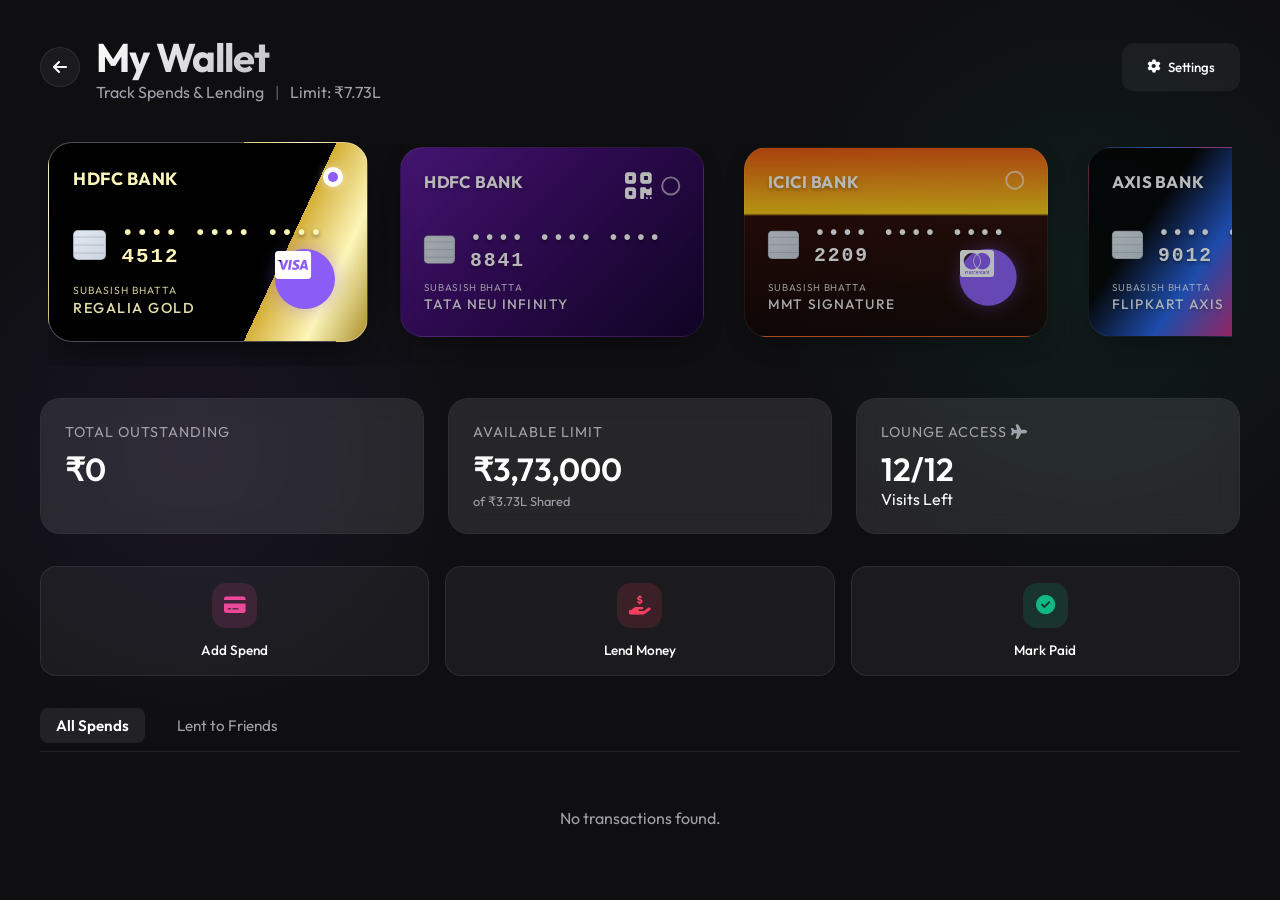
==== credit-cards.html @ f6e6727c "Initial commit" ====
<!DOCTYPE html>
<html lang="en">

<head>
    <meta charset="UTF-8">
    <meta name="viewport" content="width=device-width, initial-scale=1.0">
    <title>Credit Cards - Budget Planner</title>
    <link rel="stylesheet" href="style.css">
    <link rel="stylesheet" href="https://cdnjs.cloudflare.com/ajax/libs/font-awesome/6.4.0/css/all.min.css">
</head>

<body>
    <div class="container">
        <!-- Header -->
        <header class="app-header">
            <div class="header-title-group">
                <a href="index.html" class="btn-icon"><i class="fas fa-arrow-left"></i></a>
                <div>
                    <h1>My Wallet</h1>
                    <p class="subtitle">Track Spends & Lending</p>
                </div>
            </div>
            <div class="header-controls">
                <button class="btn-text" onclick="openSettings()"><i class="fas fa-cog"></i> Settings</button>
                <button class="btn-text" id="add-card-btn" style="display: none;"><i class="fas fa-plus"></i> Add
                    Card</button>
            </div>
        </header>

        <!-- Wallet Carousel -->
        <div class="wallet-section">
            <div class="cards-carousel" id="cards-carousel">
                <!-- Cards injected via JS -->
            </div>
        </div>

        <!-- Active Card Dashboard -->
        <div class="card-dashboard" id="card-dashboard" style="display: none;">

            <!-- Key Stats -->
            <div class="dashboard-grid"
                style="grid-template-columns: repeat(auto-fit, minmax(140px, 1fr)); margin-bottom: 2rem;">
                <div class="stat-card">
                    <div class="stat-label">Total Outstanding</div>
                    <div class="stat-value" id="card-outstanding">₹0.00</div>
                </div>
                <div class="stat-card">
                    <div class="stat-label">Available Limit</div>
                    <div class="stat-value" id="card-limit">₹-</div>
                </div>
                <div class="stat-card" id="lounge-card" style="display: none;">
                    <div class="stat-label">Lounge Access <i class="fas fa-plane"></i></div>
                    <div class="stat-value" id="lounge-count">0/8</div>
                    <div class="stat-sub">Visits Left</div>
                </div>
            </div>

            <!-- Actions -->
            <div class="quick-actions">
                <button class="action-btn" onclick="openTransactionModal('spend')">
                    <div class="icon-box spend"><i class="fas fa-credit-card"></i></div>
                    <span>Add Spend</span>
                </button>
                <button class="action-btn" onclick="openTransactionModal('lend')">
                    <div class="icon-box lend"><i class="fas fa-hand-holding-usd"></i></div>
                    <span>Lend Money</span>
                </button>
                <button class="action-btn" onclick="markBillPaid()">
                    <div class="icon-box pay"><i class="fas fa-check-circle"></i></div>
                    <span>Mark Paid</span>
                </button>
            </div>

            <!-- Filter Tabs -->
            <div class="tabs-container">
                <div class="tab active" data-tab="all">All Spends</div>
                <div class="tab" data-tab="lent">Lent to Friends</div>
            </div>

            <!-- Transactions List -->
            <div class="transactions-list" id="card-transactions">
                <!-- Items injected here -->
            </div>
        </div>

        <!-- Empty State -->
        <div id="empty-wallet-state" style="text-align: center; margin-top: 4rem; display: none;">
            <i class="fas fa-wallet" style="font-size: 3rem; color: var(--glass-border); margin-bottom: 1rem;"></i>
            <p class="subtitle">No cards found. Initialize to load your cards.</p>
        </div>

    </div>

    <!-- Transaction Modal -->
    <div class="modal-overlay" id="cc-modal-overlay">
        <div class="modal grocery-modal">
            <div class="modal-header">
                <h2 id="cc-modal-title">Add Card Spend</h2>
                <button class="close-modal" id="close-cc-modal"><i class="fas fa-times"></i></button>
            </div>
            <form id="cc-form">
                <input type="hidden" id="cc-type" value="spend"> <!-- spend or lend -->

                <div class="form-group">
                    <label>Description</label>
                    <input type="text" id="cc-desc" placeholder="e.g. Dinner, Flight" required>
                </div>

                <div class="form-group" id="friend-input-group" style="display: none;">
                    <label>Friend's Name</label>
                    <input type="text" id="cc-friend" placeholder="Who owes you?">
                </div>

                <div class="form-group">
                    <div style="display: flex; gap: 1.5rem;">
                        <div style="flex: 1;">
                            <label>Amount (₹)</label>
                            <input type="number" id="cc-amount" placeholder="0.00" step="0.01" required>
                        </div>
                        <div style="flex: 1;">
                            <label>Date</label>
                            <input type="date" id="cc-date" required>
                        </div>
                    </div>
                </div>

                <div class="form-group">
                    <label>Category</label>
                    <select id="cc-category">
                        <option value="General">General</option>
                        <option value="Food">Food & Dining</option>
                        <option value="Travel">Travel</option>
                        <option value="Shopping">Shopping</option>
                        <option value="Bills">Bills & Utilities</option>
                        <option value="Lent">Lent / Debt</option>
                    </select>
                </div>

                <div class="modal-footer">
                    <button type="submit" class="btn-submit">Add to Card</button>
                </div>
            </form>
        </div>
    </div>

    <!-- Settings/Sync Modal -->
    <div class="modal-overlay" id="settings-modal-overlay">
        <div class="modal grocery-modal">
            <div class="modal-header">
                <h2>GitHub Sync Settings</h2>
                <button class="close-modal" id="close-settings-modal"><i class="fas fa-times"></i></button>
            </div>
            <form id="settings-form">
                <div class="form-group">
                    <label>GitHub Username</label>
                    <input type="text" id="gh-username" placeholder="e.g. johndoe" required>
                </div>
                <div class="form-group">
                    <label>Repository Name</label>
                    <input type="text" id="gh-repo" placeholder="e.g. budget-planner" required>
                </div>
                <div class="form-group">
                    <label>Personal Access Token (PAT) <span style="font-size:0.7em; opacity:0.7;">Stored
                            Locally</span></label>
                    <input type="password" id="gh-pat" placeholder="ghp_xxxxxxxxxxxx" required>
                </div>
                <div class="form-group">
                    <div style="display: flex; gap: 1rem;">
                        <div style="flex: 1;">
                            <label>Branch</label>
                            <input type="text" id="gh-branch" value="main" required>
                        </div>
                        <div style="flex: 2;">
                            <label>File Path</label>
                            <input type="text" id="gh-path" value="credit_card_data.js" required>
                        </div>
                    </div>
                </div>

                <div style="display: flex; gap: 1rem;">
                    <button type="button" class="btn-submit" onclick="saveSettings()"
                        style="flex: 1; background: #3f3f46;">Save Config</button>
                    <button type="button" class="btn-submit" onclick="syncToGitHub()" style="flex: 1;">Sync Now <i
                            class="fas fa-cloud-upload-alt"></i></button>
                </div>
            </form>
        </div>
    </div>

    <!-- Repayment Modal -->
    <div class="modal-overlay" id="repayment-modal-overlay">
        <div class="modal grocery-modal" style="max-width: 500px;">
            <div class="modal-header">
                <h2>Track Repayment</h2>
                <button class="close-modal" id="close-repayment-modal"><i class="fas fa-times"></i></button>
            </div>

            <div
                style="margin-bottom: 2rem; background: rgba(255,255,255,0.03); padding: 1.5rem; border-radius: 16px; border: 1px solid var(--glass-border);">
                <div style="display: flex; justify-content: space-between; margin-bottom: 0.5rem;">
                    <span style="color: var(--text-secondary);">Lent To</span>
                    <span style="font-weight: 600;" id="rep-lent-to">Name</span>
                </div>
                <div style="display: flex; justify-content: space-between; margin-bottom: 0.5rem;">
                    <span style="color: var(--text-secondary);">Total Amount</span>
                    <span style="font-weight: 600;" id="rep-total">₹0.00</span>
                </div>
                <div
                    style="margin-top: 1rem; padding-top: 1rem; border-top: 1px dashed var(--glass-border); display: flex; justify-content: space-between; align-items: center;">
                    <span style="color: var(--text-secondary); font-size: 0.9rem;">Remaining Balance</span>
                    <span style="font-weight: 700; font-size: 1.4rem; color: #f43f5e;" id="rep-remaining">₹0.00</span>
                </div>
            </div>

            <form id="repayment-form">
                <input type="hidden" id="rep-id">
                <div class="form-group">
                    <div style="display: flex; gap: 1.5rem;">
                        <div style="flex: 1;">
                            <label>Repayment Amount (₹)</label>
                            <input type="number" id="rep-amount" placeholder="0.00" step="0.01" required>
                        </div>
                        <div style="flex: 1;">
                            <label>Date</label>
                            <input type="date" id="rep-date" required>
                        </div>
                    </div>
                </div>

                <div class="modal-footer">
                    <button type="submit" class="btn-submit"
                        style="background: linear-gradient(135deg, #10b981 0%, #059669 100%);">Add Repayment</button>
                </div>
            </form>

            <!-- Repayment History -->
            <div style="margin-top: 2rem;">
                <h4
                    style="color: var(--text-secondary); margin-bottom: 1rem; font-weight: 500; font-size: 0.9rem; text-transform: uppercase;">
                    History</h4>
                <div id="repayment-history" style="display: flex; flex-direction: column; gap: 0.8rem;">
                    <!-- Injected JS -->
                </div>
            </div>
        </div>
    </div>

    <script src="credit_card_data.js"></script>
    <script src="credit-cards.js"></script>
</body>

</html>
---- style.css ----
@import url('https://fonts.googleapis.com/css2?family=Outfit:wght@300;400;500;600;700&display=swap');

:root {
    --bg-main: #0f0f12;
    --bg-card: rgba(255, 255, 255, 0.05);
    --bg-card-hover: rgba(255, 255, 255, 0.08);
    --glass-border: rgba(255, 255, 255, 0.08);
    --text-primary: #ffffff;
    --text-secondary: #a1a1aa;
    --primary: #8b5cf6;
    --primary-glow: rgba(139, 92, 246, 0.4);
    --success: #10b981;
    --success-glow: rgba(16, 185, 129, 0.4);
    --danger: #f43f5e;
    --danger-glow: rgba(244, 63, 94, 0.4);
    --font-main: 'Outfit', sans-serif;
    --transition: all 0.3s cubic-bezier(0.4, 0, 0.2, 1);
}

/* Scrollbar */
::-webkit-scrollbar {
    width: 8px;
}

::-webkit-scrollbar-track {
    background: var(--bg-main);
}

::-webkit-scrollbar-thumb {
    background: var(--glass-border);
    border-radius: 4px;
}

::-webkit-scrollbar-thumb:hover {
    background: var(--text-secondary);
}

* {
    margin: 0;
    padding: 0;
    box-sizing: border-box;
    font-family: var(--font-main);
}

body {
    background-color: var(--bg-main);
    color: var(--text-primary);
    min-height: 100vh;
    padding: 2rem;
    overflow-x: hidden;
    background-image:
        radial-gradient(circle at 15% 50%, rgba(139, 92, 246, 0.08), transparent 25%),
        radial-gradient(circle at 85% 30%, rgba(16, 185, 129, 0.08), transparent 25%);
}

.container {
    max-width: 1200px;
    margin: 0 auto;
}

/* Header */
header {
    margin-bottom: 2rem;
    display: flex;
    justify-content: space-between;
    align-items: flex-end;
}

h1 {
    font-size: 2.5rem;
    font-weight: 700;
    background: linear-gradient(135deg, #fff 0%, #a1a1aa 100%);
    -webkit-background-clip: text;
    background-clip: text;
    -webkit-text-fill-color: transparent;
    letter-spacing: -1px;
}

.subtitle {
    color: var(--text-secondary);
    font-size: 1rem;
    font-weight: 400;
}

/* Dashboard Grid */
.dashboard-grid {
    display: grid;
    grid-template-columns: repeat(3, 1fr);
    gap: 1.5rem;
    margin-bottom: 3rem;
}

.stat-card {
    background: var(--bg-card);
    border: 1px solid var(--glass-border);
    backdrop-filter: blur(12px);
    border-radius: 20px;
    padding: 1.5rem;
    transition: var(--transition);
    position: relative;
    overflow: hidden;
}

.stat-card:hover {
    transform: translateY(-5px);
    background: var(--bg-card-hover);
    box-shadow: 0 10px 30px -10px rgba(0, 0, 0, 0.5);
    border-color: rgba(255, 255, 255, 0.15);
}

.stat-card::before {
    content: '';
    position: absolute;
    top: 0;
    left: 0;
    width: 100%;
    height: 100%;
    background: inherit;
    z-index: -1;
}

.stat-label {
    color: var(--text-secondary);
    font-size: 0.9rem;
    margin-bottom: 0.5rem;
    text-transform: uppercase;
    letter-spacing: 1px;
}

.stat-value {
    font-size: 2rem;
    font-weight: 600;
    color: var(--text-primary);
}

.stat-card.balance .stat-value {
    text-shadow: 0 0 20px var(--primary-glow);
}

.stat-card.income .stat-value {
    color: var(--success);
    text-shadow: 0 0 20px var(--success-glow);
}

.stat-card.expense .stat-value {
    color: var(--danger);
    text-shadow: 0 0 20px var(--danger-glow);
}

/* Recent Transactions */
.section-header {
    display: flex;
    justify-content: space-between;
    align-items: center;
    margin-bottom: 1.5rem;
}

h2 {
    font-size: 1.5rem;
    font-weight: 600;
}

.transaction-list {
    display: flex;
    flex-direction: column;
    gap: 1rem;
}

/* Segmented Control */
.segmented-control {
    display: flex;
    background: rgba(255, 255, 255, 0.05);
    padding: 4px;
    border-radius: 12px;
    border: 1px solid var(--glass-border);
    position: relative;
    user-select: none;
}

.segmented-control input {
    display: none;
}

.segment-label {
    flex: 1;
    text-align: center;
    padding: 10px;
    cursor: pointer;
    border-radius: 8px;
    font-size: 0.95rem;
    font-weight: 500;
    color: var(--text-secondary);
    transition: var(--transition);
    display: flex;
    align-items: center;
    justify-content: center;
    gap: 8px;
    margin: 0;
    /* Override default label margin */
}

.segment-label:hover {
    color: var(--text-primary);
    background: rgba(255, 255, 255, 0.05);
}

/* Selected States */
#type-expense:checked+label {
    background: rgba(244, 63, 94, 0.15);
    color: #f43f5e;
    box-shadow: 0 0 0 1px rgba(244, 63, 94, 0.2);
}

#type-income:checked+label {
    background: rgba(16, 185, 129, 0.15);
    color: #10b981;
    box-shadow: 0 0 0 1px rgba(16, 185, 129, 0.2);
}


/* Transaction Item Enhancements */
.transaction-item {
    background: linear-gradient(145deg, rgba(255, 255, 255, 0.03) 0%, rgba(255, 255, 255, 0.01) 100%);
    border: 1px solid var(--glass-border);
    border-radius: 20px;
    padding: 1.25rem 1.5rem;
    display: flex;
    justify-content: space-between;
    align-items: center;
    transition: var(--transition);
    cursor: default;
    position: relative;
    overflow: hidden;
}

.transaction-item::before {
    content: '';
    position: absolute;
    left: 0;
    top: 0;
    height: 100%;
    width: 4px;
    background: var(--text-secondary);
    opacity: 0.3;
}

.transaction-item.plus::before {
    background: var(--success);
    opacity: 1;
    box-shadow: 0 0 10px var(--success-glow);
}

.transaction-item.minus::before {
    background: var(--danger);
    opacity: 1;
    box-shadow: 0 0 10px var(--danger-glow);
}

.transaction-item:hover {
    background: rgba(255, 255, 255, 0.06);
    transform: translateY(-2px);
    border-color: rgba(255, 255, 255, 0.1);
}

.t-info {
    display: flex;
    flex-direction: column;
    gap: 0.35rem;
}

.t-desc {
    font-weight: 600;
    font-size: 1.15rem;
    color: var(--text-primary);
}

.t-date {
    font-size: 0.85rem;
    color: var(--text-secondary);
    display: flex;
    align-items: center;
    gap: 0.5rem;
}

.t-amount {
    font-weight: 700;
    font-size: 1.3rem;
    letter-spacing: -0.5px;
}

.transaction-item.plus .t-amount {
    color: var(--success);
}

.transaction-item.minus .t-amount {
    color: var(--danger);
}

.delete-btn {
    background: rgba(255, 255, 255, 0.05);
    /* Visible by default now */
    border: 1px solid transparent;
    color: var(--text-secondary);
    cursor: pointer;
    font-size: 1rem;
    opacity: 0;
    transform: translateX(10px);
    transition: var(--transition);
    margin-left: 1.5rem;
    width: 40px;
    height: 40px;
    display: flex;
    align-items: center;
    justify-content: center;
    border-radius: 12px;
}

.transaction-item:hover .delete-btn {
    opacity: 1;
    transform: translateX(0);
}

.delete-btn:hover {
    background: rgba(244, 63, 94, 0.2);
    color: var(--danger);
    border-color: rgba(244, 63, 94, 0.3);
}

/* FAB */
.fab {
    position: fixed;
    bottom: 2rem;
    right: 2rem;
    width: 60px;
    height: 60px;
    border-radius: 50%;
    background: var(--primary);
    border: none;
    color: white;
    font-size: 2rem;
    cursor: pointer;
    box-shadow: 0 0 20px var(--primary-glow);
    transition: var(--transition);
    display: flex;
    align-items: center;
    justify-content: center;
    z-index: 100;
}

.fab:hover {
    transform: scale(1.1) rotate(90deg);
    box-shadow: 0 0 30px var(--primary-glow);
}

/* Modal */
.modal-overlay {
    position: fixed;
    top: 0;
    left: 0;
    width: 100%;
    height: 100%;
    background: rgba(0, 0, 0, 0.7);
    backdrop-filter: blur(8px);
    display: flex;
    align-items: center;
    justify-content: center;
    z-index: 1000;
    opacity: 0;
    pointer-events: none;
    transition: var(--transition);
}

.modal-overlay.active {
    opacity: 1;
    pointer-events: all;
    animation: fadeIn 0.3s ease-out;
}

.modal {
    background: #18181b;
    border: 1px solid var(--glass-border);
    padding: 2.5rem;
    border-radius: 24px;
    width: 90%;
    max-width: 450px;
    /* Comfortable width */
    transform: translateY(20px);
    transition: var(--transition);
    box-shadow: 0 25px 50px -12px rgba(0, 0, 0, 0.5);
    position: relative;
    max-height: 85vh;
    overflow-y: auto;
}

.modal-overlay.active .modal {
    transform: translateY(0);
}

.modal-header {
    display: flex;
    justify-content: space-between;
    align-items: center;
    margin-bottom: 2rem;
}

.modal-header h3 {
    font-size: 1.5rem;
    font-weight: 600;
}

.close-modal {
    background: rgba(255, 255, 255, 0.05);
    border: none;
    color: var(--text-secondary);
    font-size: 1.2rem;
    cursor: pointer;
    transition: var(--transition);
    width: 36px;
    height: 36px;
    border-radius: 50%;
    display: flex;
    align-items: center;
    justify-content: center;
}

.close-modal:hover {
    color: var(--text-primary);
    background: rgba(255, 255, 255, 0.1);
}

#cc-form,
#settings-form,
#repayment-form {
    display: flex;
    flex-direction: column;
    gap: 2.5rem;
    /* Perfect even spacing */
}

.form-group {
    margin-bottom: 0;
    /* Let gap handle it */
}

label {
    display: block;
    color: var(--text-secondary);
    margin-bottom: 1rem;
    font-size: 0.75rem;
    text-transform: uppercase;
    letter-spacing: 0.1em;
    font-weight: 700;
}

input,
select {
    width: 100%;
    background: rgba(255, 255, 255, 0.03);
    border: 1px solid var(--glass-border);
    padding: 1.25rem 1.2rem;
    border-radius: 12px;
    color: var(--text-primary);
    font-size: 1rem;
    transition: var(--transition);
    outline: none;
}

input:focus,
select:focus {
    box-shadow: 0 0 0 4px rgba(139, 92, 246, 0.15);
}

.modal-footer {
    margin-top: 2.5rem;
    padding-top: 2rem;
    border-top: 1px solid var(--glass-border);
}

.btn-submit {
    display: block;
    width: 100%;
    background: linear-gradient(135deg, var(--primary) 0%, #7c3aed 100%);
    color: white;
    border: none;
    padding: 1.2rem;
    font-size: 0.95rem;
    text-transform: uppercase;
    letter-spacing: 0.1em;
    font-weight: 700;
    border-radius: 12px;
    margin-top: 0;
    /* Reset margin, handled by footer */
    cursor: pointer;
    transition: var(--transition);
    box-shadow: 0 10px 20px -5px rgba(139, 92, 246, 0.4);
}

.btn-submit:hover {
    transform: translateY(-2px);
    box-shadow: 0 15px 30px -5px rgba(139, 92, 246, 0.4);
}


/* Empty State */
.empty-state {
    text-align: center;
    padding: 3rem;
    color: var(--text-secondary);
}

/* Animations */
@keyframes fadeIn {
    from {
        opacity: 0;
        transform: translateY(10px);
    }

    to {
        opacity: 1;
        transform: translateY(0);
    }
}

.transaction-item {
    animation: fadeIn 0.3s ease-out forwards;
}


/* Grocery Section - Global Styles */
.grocery-grid {
    display: grid;
    grid-template-columns: repeat(auto-fill, minmax(320px, 1fr));
    gap: 1.5rem;
}

.grocery-card {
    background: var(--bg-card);
    border: 1px solid var(--glass-border);
    border-radius: 20px;
    padding: 1.5rem;
    transition: var(--transition);
    position: relative;
    overflow: hidden;
    cursor: pointer;
    display: flex;
    flex-direction: column;
    gap: 1rem;
}

.grocery-card:hover {
    background: var(--bg-card-hover);
    transform: translateY(-5px);
    border-color: rgba(255, 255, 255, 0.15);
    box-shadow: 0 10px 30px -10px rgba(0, 0, 0, 0.5);
}

.grocery-header {
    display: flex;
    justify-content: space-between;
    align-items: flex-start;
}

.g-period {
    font-size: 1.25rem;
    font-weight: 600;
    color: var(--text-primary);
    margin-bottom: 0.25rem;
}

.g-count {
    font-size: 0.85rem;
    color: var(--text-secondary);
    display: flex;
    align-items: center;
    gap: 0.5rem;
}

.g-total {
    font-size: 1.4rem;
    font-weight: 700;
    color: var(--success);
    text-align: right;
    letter-spacing: -0.5px;
    text-shadow: 0 0 20px rgba(16, 185, 129, 0.2);
}

.g-preview {
    display: flex;
    flex-wrap: wrap;
    gap: 0.5rem;
    margin-top: 0.5rem;
}

.item-tag {
    background: rgba(255, 255, 255, 0.05);
    border: 1px solid var(--glass-border);
    padding: 0.35rem 0.8rem;
    border-radius: 50px;
    font-size: 0.8rem;
    color: var(--text-secondary);
    transition: var(--transition);
}

.grocery-card:hover .item-tag {
    background: rgba(255, 255, 255, 0.1);
    color: var(--text-primary);
}

.more-tag {
    padding: 0.35rem 0.5rem;
    font-size: 0.8rem;
    color: var(--text-secondary);
    opacity: 0.7;
}

/* Form Styles */
.g-input {
    background: rgba(255, 255, 255, 0.03);
    border: 1px solid var(--glass-border);
    padding: 0.8rem 1rem;
    border-radius: 12px;
    color: var(--text-primary);
    width: 100%;
    font-size: 1rem;
    transition: var(--transition);
}

.g-input:focus {
    background: rgba(255, 255, 255, 0.08);
    border-color: var(--primary);
    box-shadow: 0 0 0 2px var(--primary-glow);
}

.g-del-btn {
    color: var(--danger);
    background: rgba(244, 63, 94, 0.1);
    border: 1px solid transparent;
    cursor: pointer;
    font-size: 0.9rem;
    width: 32px;
    height: 32px;
    border-radius: 8px;
    display: flex;
    align-items: center;
    justify-content: center;
    transition: var(--transition);
    opacity: 0.7;
}

.g-del-btn:hover {
    opacity: 1;
    background: rgba(244, 63, 94, 0.2);
    border-color: rgba(244, 63, 94, 0.3);
}

.empty-state-small {
    grid-column: 1 / -1;
    text-align: center;
    color: var(--text-secondary);
    padding: 4rem 2rem;
    background: var(--bg-card);
    border-radius: 24px;
    border: 1px dashed var(--glass-border);
    font-size: 1.1rem;
}

/* Mobile Tweaks */
@media (max-width: 768px) {
    .dashboard-grid {
        grid-template-columns: 1fr;
    }

    h1 {
        font-size: 2rem;
    }

    .grocery-grid {
        grid-template-columns: 1fr;
    }

    .grocery-modal {
        width: 100%;
        height: 100%;
        max-width: none;
        border-radius: 0;
        padding: 1rem;
        overflow-y: auto;
    }
}


/* Modal Improvements */
.grocery-modal {
    max-width: 900px;
    /* Much wider as requested */
    width: 90%;
}

.grocery-items-container {
    max-height: 60vh;
    overflow-y: auto;
    margin-bottom: 2rem;
    background: rgba(0, 0, 0, 0.2);
    border-radius: 12px;
    padding: 1rem;
    border: 1px solid var(--glass-border);
}

/* Global input styles now handled above, ensuring precedence */



/* Larger New List Button */
.fab-small {
    padding: 1rem 2rem;
    /* Larger padding */
    font-size: 1.1rem;
    /* Larger font */
    border-radius: 12px;
    /* Less rounded, more button-like */
    background: linear-gradient(135deg, var(--primary) 0%, #7c3aed 100%);
}

.btn-icon {
    display: flex;
    align-items: center;
    justify-content: center;
    width: 40px;
    height: 40px;
    border-radius: 50%;
    background: var(--bg-card);
    border: 1px solid var(--glass-border);
    color: var(--text-primary);
    text-decoration: none;
    transition: var(--transition);
}

.btn-icon:hover {
    background: var(--bg-card-hover);
    transform: translateX(-3px);
}

.fab-small {
    padding: 0.8rem 1.5rem;
    background: var(--primary);
    color: white;
    border: none;
    border-radius: 50px;
    font-weight: 600;
    cursor: pointer;
    box-shadow: 0 4px 15px var(--primary-glow);
    transition: var(--transition);
    display: flex;
    align-items: center;
    gap: 0.5rem;
}

.fab-small:hover {
    transform: translateY(-2px);
    box-shadow: 0 6px 20px var(--primary-glow);
}

/* Modal Table - Ensure Full Width */
.grocery-table {
    width: 100%;
    border-collapse: collapse;
}

.grocery-table th {
    text-align: left;
    color: var(--text-secondary);
    font-size: 0.85rem;
    font-weight: 500;
    padding: 0.8rem;
    border-bottom: 1px solid var(--glass-border);
}

.grocery-table td {
    padding: 0.8rem;
    border-bottom: 1px solid rgba(255, 255, 255, 0.03);
    color: var(--text-primary);
}

/* Grocery Detail Table */
.grocery-detail-table {
    width: 100%;
    border-collapse: separate;
    border-spacing: 0;
}

.grocery-detail-table th {
    text-align: left;
    color: var(--text-secondary);
    font-size: 0.85rem;
    font-weight: 500;
    padding: 1rem;
    border-bottom: 1px solid var(--glass-border);
}

.grocery-detail-table td {
    padding: 1rem;
    border-bottom: 1px solid rgba(255, 255, 255, 0.03);
    color: var(--text-primary);
    font-size: 0.95rem;
}

.grocery-detail-table tr:last-child td {
    border-bottom: none;
}

.grocery-detail-table tr:hover td {
    background: rgba(255, 255, 255, 0.02);
}

/* Modal Form Layout Updates */
.form-row {
    display: flex;
    gap: 1.5rem;
    margin-bottom: 1.5rem;
    align-items: flex-end;
    /* Align inputs and labels properly */
}

.form-group {
    margin-bottom: 0;
    /* Let row handle it */
    flex: 1;
}

/* Standardized Inputs */
input,
select,
.g-input {
    height: 48px;
    /* Fixed height for perfect alignment */
    padding: 0 1rem;
    font-size: 0.95rem;
    background: rgba(255, 255, 255, 0.03);
    border: 1px solid var(--glass-border);
    border-radius: 12px;
    color: var(--text-primary);
    transition: var(--transition);
    width: 100%;
    display: flex;
    align-items: center;
}

/* Remove default appearance for selects to custom style if needed, 
   but for now just height fixing handles most alignment issues */

.g-input {
    background: transparent;
    border: 1px solid transparent;
    border-radius: 8px;
    height: 40px;
    /* Slightly smaller for table rows */
}

.g-input:focus,
.g-input:hover {
    background: rgba(255, 255, 255, 0.05);
    border-color: var(--glass-border);
}

.g-input:focus {
    border-color: var(--primary);
}

/* Action Buttons Alignment */
.form-actions {
    display: flex;
    justify-content: space-between;
    align-items: center;
    margin-top: 2rem;
    padding-top: 1.5rem;
    border-top: 1px solid var(--glass-border);
}

.btn-text {
    height: 48px;
    padding: 0 1.5rem;
    border-radius: 12px;
    background: rgba(255, 255, 255, 0.05);
    color: var(--text-primary);
    display: flex;
    align-items: center;
    gap: 0.5rem;
    font-weight: 500;
    transition: var(--transition);
    border: 1px solid transparent;
}

.btn-text:hover {
    background: rgba(255, 255, 255, 0.1);
    transform: translateY(-2px);
    text-decoration: none;
}

/* Submit Button */
.btn-submit {
    margin-top: 0;
    /* Remove margin as it's handled by flex container */
    width: auto;
    padding: 0 2rem;
    height: 48px;
    display: flex;
    align-items: center;
    justify-content: center;
}

/* Fab Small Fix */
.fab-small {
    height: 42px;
    /* Set specific height */
    padding: 0 1.25rem;
    font-size: 0.95rem;
    display: inline-flex;
    align-items: center;
    justify-content: center;
    border-radius: 50px;
    /* Pill shape */
    white-space: nowrap;
}

/* Header Layout */
.app-header {
    display: flex;
    justify-content: space-between;
    align-items: center;
    margin-bottom: 2.5rem;
}

.header-title-group {
    display: flex;
    align-items: center;
    gap: 1rem;
}

.header-controls {
    display: flex;
    gap: 1rem;
    align-items: center;
}

/* Period Select Fix for Header */
.period-dropdown {
    height: 42px;
}

/* Modern Floating Search Bar */
.search-container {
    perspective: 1000px;
}

.search-wrapper {
    position: relative;
    width: 100%;
    display: flex;
    align-items: center;
    background: rgba(255, 255, 255, 0.03);
    border: 1px solid var(--glass-border);
    border-radius: 50px;
    padding: 2px;
    /* Inner padding for border effect */
    transition: all 0.3s cubic-bezier(0.25, 0.8, 0.25, 1);
    box-shadow: 0 4px 20px rgba(0, 0, 0, 0.2);
}

.search-wrapper:focus-within {
    background: rgba(255, 255, 255, 0.08);
    border-color: var(--primary);
    box-shadow: 0 0 0 4px rgba(99, 102, 241, 0.15), 0 8px 30px rgba(0, 0, 0, 0.3);
    transform: translateY(-2px);
}

.search-icon {
    position: absolute;
    left: 20px;
    color: var(--text-secondary);
    font-size: 1.1rem;
    pointer-events: none;
    transition: color 0.3s ease;
}

.search-wrapper:focus-within .search-icon {
    color: var(--primary);
}

.g-search-input {
    width: 100%;
    background: transparent;
    border: none;
    padding: 16px 20px 16px 50px;
    /* Space for icon */
    font-size: 1.1rem;
    color: var(--text-primary);
    border-radius: 50px;
    outline: none;
    font-family: 'Inter', sans-serif;
}

.g-search-input::placeholder {
    color: rgba(255, 255, 255, 0.3);
    font-weight: 300;
}

/* Custom Search Suggestions Adjustment */
.suggestions-dropdown {
    position: absolute;
    top: 110%;
    /* Slightly lower */
    left: 10px;
    /* Offset for aesthetic */
    width: calc(100% - 20px);
    background: rgba(24, 24, 27, 0.95);
    backdrop-filter: blur(20px);
    -webkit-backdrop-filter: blur(20px);
    border: 1px solid var(--glass-border);
    border-radius: 20px;
    max-height: 250px;
    overflow-y: auto;
    z-index: 1000;
    box-shadow: 0 20px 40px rgba(0, 0, 0, 0.6);
    display: none;
    padding: 8px 0;
    /* Internal padding */
}

/* Scrollbar for suggestions */
.suggestions-dropdown::-webkit-scrollbar {
    width: 6px;
}

.suggestions-dropdown::-webkit-scrollbar-thumb {
    background: rgba(255, 255, 255, 0.1);
    border-radius: 3px;
}

.suggestions-dropdown.active {
    display: block;
    animation: slideDownFade 0.2s cubic-bezier(0.2, 0.8, 0.2, 1);
}

.suggestion-item {
    padding: 14px 24px;
    cursor: pointer;
    border-bottom: 1px solid rgba(255, 255, 255, 0.02);
    color: var(--text-secondary);
    transition: all 0.2s ease;
    font-size: 0.95rem;
    display: flex;
    justify-content: space-between;
}

.suggestion-item:last-child {
    border-bottom: none;
}

.suggestion-item:hover,
.suggestion-item.selected {
    background: rgba(255, 255, 255, 0.05);
    /* Lighter hover */
    color: var(--text-primary);
    padding-left: 28px;
    /* Enhanced Slide effect */
}

.suggestion-highlight {
    color: var(--primary);
    font-weight: 700;
    text-shadow: 0 0 10px rgba(99, 102, 241, 0.3);
}

@keyframes slideDownFade {
    from {
        opacity: 0;
        transform: translateY(-10px);
    }

    to {
        opacity: 1;
        transform: translateY(0);
    }
}

/* Search Reset Button */
.search-reset {
    position: absolute;
    right: 20px;
    color: var(--text-secondary);
    font-size: 1.1rem;
    cursor: pointer;
    opacity: 0;
    pointer-events: none;
    /* Click through when hidden */
    transition: all 0.2s ease;
}

.search-reset.active {
    opacity: 1;
    pointer-events: auto;
}

.search-reset:hover {
    color: var(--danger);
    transform: scale(1.1);
}

/* Mobile Responsiveness Improvements */
@media (max-width: 768px) {
    .container {
        padding: 1rem;
        width: 100%;
    }

    /* Stack Header */
    .app-header {
        flex-direction: column;
        align-items: flex-start;
        /* Align left */
        gap: 1.5rem;
        margin-bottom: 2rem;
    }

    .header-title-group {
        display: flex;
        align-items: center;
        gap: 1rem;
    }

    .app-header h1 {
        font-size: 1.8rem;
        /* Smaller on mobile */
    }

    .header-controls {
        width: 100%;
        display: flex;
        justify-content: space-between;
        /* Spread controls */
        gap: 1rem;
    }

    .period-dropdown {
        flex: 1;
        /* Dropdown takes available space */
    }

    .fab-small {
        white-space: nowrap;
        /* Don't wrap button text */
    }

    /* Dashboard Stack */
    .dashboard-grid {
        grid-template-columns: 1fr;
        gap: 1rem;
    }

    /* Stats Adjustments */
    .stat-card {
        padding: 1.25rem;
    }

    .stat-value {
        font-size: 1.75rem;
        /* Prevent overflow */
    }

    /* Grocery List Cards */
    .grocery-header {
        flex-direction: column;
        align-items: flex-start;
        gap: 0.5rem;
    }

    .text-right {
        text-align: left;
        margin-top: 0.5rem;
        width: 100%;
        display: flex;
        justify-content: space-between;
        align-items: center;
    }

    .g-total {
        font-size: 1.5rem;
    }

    /* Search Bar Mobile */
    .search-container {
        width: 100% !important;
        /* Override inline styles */
        max-width: none !important;
        margin: 0;
    }

    .g-search-input {
        font-size: 1rem;
        padding: 14px 16px 14px 44px;
    }

    .search-icon {
        left: 16px;
        font-size: 1rem;
    }

    /* Modal Mobile Fixes */
    .grocery-modal {
        width: 95%;
        height: auto;
        max-height: 90vh;
        border-radius: 16px;
        /* Keep rounded but smaller */
        padding: 1.25rem;
    }

    .form-row {
        flex-direction: column;
        gap: 1rem;
        margin-bottom: 1rem;
    }

    .btn-text,
    .btn-submit {
        width: 100%;
        justify-content: center;
        height: 44px;
    }

    .form-actions {
        flex-direction: column-reverse;
        /* Save button top */
        gap: 1rem;
    }

    /* Reduce table padding on mobile to fit all columns */
    .grocery-detail-table th,
    .grocery-detail-table td {
        padding: 0.5rem;
        font-size: 0.85rem;
    }

    /* Detail View Mobile Stack */
    .detail-header {
        flex-direction: column;
        align-items: flex-start !important;
        gap: 1.5rem;
    }

    .detail-cost-group {
        text-align: left !important;
        width: 100%;
        display: flex;
        flex-direction: column;
        gap: 0.5rem;
        margin-top: 1rem;
        padding-top: 1rem;
        border-top: 1px dashed rgba(255, 255, 255, 0.1);
    }

    .detail-cost-value {
        font-size: 2.5rem;
    }

    .detail-actions {
        margin-top: 1rem !important;
        justify-content: space-between !important;
        width: 100%;
    }

    .detail-actions .btn-text {
        flex: 1;
        justify-content: center;
    }
}

/* Detail View Properties */
.detail-container {
    background: var(--bg-card);
    border-radius: 20px;
    border: 1px solid var(--glass-border);
    padding: 2rem;
    width: 100%;
}

.detail-controls {
    display: flex;
    justify-content: flex-end;
    margin-bottom: 1rem;
    align-items: center;
}

/* Card Selection Radio */
.card-select-radio {
    display: flex;
    align-items: center;
    justify-content: center;
    pointer-events: none;
    /* Let the card click handle it */
}

.card-select-radio input[type="radio"] {
    appearance: none;
    -webkit-appearance: none;
    width: 20px;
    height: 20px;
    border: 2px solid rgba(255, 255, 255, 0.6);
    border-radius: 50%;
    background: transparent;
    cursor: pointer;
    position: relative;
    padding: 0;
    margin: 0;
}

.card-select-radio input[type="radio"]:checked {
    border-color: #fff;
    background: #fff;
    box-shadow: 0 0 10px rgba(255, 255, 255, 0.5);
}

.card-select-radio input[type="radio"]:checked::after {
    content: '';
    position: absolute;
    top: 50%;
    left: 50%;
    transform: translate(-50%, -50%);
    width: 10px;
    height: 10px;
    background: var(--primary);
    border-radius: 50%;
}

.detail-header {
    display: flex;
    justify-content: space-between;
    align-items: flex-end;
    margin-bottom: 2rem;
    border-bottom: 1px solid var(--glass-border);
    padding-bottom: 1.5rem;
}

.detail-title-group h3 {
    font-size: 2rem;
    margin-bottom: 0.5rem;
    background: linear-gradient(135deg, #fff 0%, #a1a1aa 100%);
    -webkit-background-clip: text;
    -webkit-text-fill-color: transparent;
}

.detail-cost-group {
    text-align: right;
}

.detail-cost-value {
    font-size: 2.5rem;
    font-weight: 700;
    color: var(--success);
    line-height: 1;
}

.detail-actions {
    margin-top: 1.5rem;
    display: flex;
    gap: 1rem;
    justify-content: flex-end;
    align-items: center;
}

/* Spending Bar Chart (Sparkline) */
.chart-container {
    display: flex;
    align-items: flex-end;
    justify-content: space-between;
    height: 60px;
    width: 100%;
    /* Ensure it fills the card */
    gap: 4px;
    margin-top: 0.5rem;
    padding-top: 10px;
    /* Space for tooltip */
    position: relative;
}

.bar-group {
    display: flex;
    flex-direction: column;
    align-items: center;
    flex: 1;
    position: relative;
    cursor: pointer;
    height: 100%;
    /* Full height of container */
    justify-content: flex-end;
    /* Align bar to bottom */
}

.chart-bar {
    width: 8px;
    /* Slim bars */
    background: rgba(255, 255, 255, 0.3);
    /* Brighter for visibility */
    border-radius: 4px;
    transition: all 0.3s cubic-bezier(0.25, 0.8, 0.25, 1);
    position: relative;
    min-height: 4px;
    /* Ensure even 0 value has a spec */
}

.chart-bar:hover {
    background: var(--primary);
    transform: scaleX(1.5) scaleY(1.05);
    /* Proper scaling */
    box-shadow: 0 0 10px var(--primary-glow);
    z-index: 2;
    /* Bring to front */
}

/* Tooltip on Hover */
.bar-group:hover::after {
    content: attr(data-tooltip);
    position: absolute;
    bottom: 100%;
    left: 50%;
    transform: translateX(-50%);
    background: rgba(0, 0, 0, 0.8);
    color: #fff;
    padding: 4px 8px;
    border-radius: 6px;
    font-size: 0.75rem;
    white-space: nowrap;
    margin-bottom: 4px;
    z-index: 10;
    pointer-events: none;
    border: 1px solid var(--glass-border);
}

/* SVG Line Chart */
.chart-svg {
    width: 100%;
    height: 100%;
    overflow: visible;
}

.chart-point {
    fill: #18181b;
    /* Card bg color */
    stroke: var(--primary);
    stroke-width: 3px;
    cursor: pointer;
    transition: all 0.2s ease;
}

.chart-point:hover {
    fill: var(--primary);
    stroke: #fff;
    r: 8;
    /* Grow radius */
    filter: drop-shadow(0 0 5px var(--primary-glow));
}

.bar-label {
    display: none;
    /* Hide labels for mini-chart, show only on interaction or major redesign */
}

/* =========================================
   Credit Card Tracker Styles
   ========================================= */

/* Wallet Carousel */
.wallet-section {
    margin-bottom: 2rem;
    overflow: hidden;
    padding: 0 0.5rem;
}

.cards-carousel {
    display: flex;
    overflow-x: auto;
    scroll-snap-type: x mandatory;
    gap: 1.5rem;
    padding-bottom: 1.5rem;
    -ms-overflow-style: none;
    scrollbar-width: none;
}

.cards-carousel::-webkit-scrollbar {
    display: none;
}

/* Detailed Credit Card UI */
.credit-card {
    flex: 0 0 320px;
    /* Fixed width for cards */
    height: 200px;
    border-radius: 24px;
    padding: 1.5rem;
    display: flex;
    flex-direction: column;
    justify-content: space-between;
    scroll-snap-align: center;
    position: relative;
    box-shadow: 0 10px 30px -10px rgba(0, 0, 0, 0.5);
    transition: all 0.3s cubic-bezier(0.34, 1.56, 0.64, 1);
    border: 1px solid rgba(255, 255, 255, 0.1);
    background-size: cover;
    overflow: hidden;
    cursor: pointer;
    opacity: 0.7;
    transform: scale(0.95);
    color: #fff;
}

.credit-card.active {
    opacity: 1;
    transform: scale(1);
    box-shadow: 0 20px 50px -12px rgba(0, 0, 0, 0.7);
    border-color: rgba(255, 255, 255, 0.3);
    z-index: 2;
}

.card-top {
    display: flex;
    justify-content: space-between;
    align-items: flex-start;
}

.bank-name {
    font-weight: 700;
    font-size: 1.1rem;
    letter-spacing: 0.5px;
    text-shadow: 0 2px 4px rgba(0, 0, 0, 0.3);
    text-transform: uppercase;
}

.card-mid {
    display: flex;
    gap: 1rem;
    align-items: center;
    margin-top: 1rem;
}

.chip {
    width: 40px;
    height: 30px;
    background: linear-gradient(135deg, #e2e8f0 0%, #cbd5e1 100%);
    border-radius: 5px;
    position: relative;
    overflow: hidden;
    border: 1px solid rgba(0, 0, 0, 0.2);
}

.chip::before {
    content: '';
    position: absolute;
    top: 50%;
    left: 50%;
    transform: translate(-50%, -50%);
    width: 100%;
    height: 1px;
    background: rgba(0, 0, 0, 0.15);
    box-shadow: 0 8px 0 rgba(0, 0, 0, 0.15), 0 -8px 0 rgba(0, 0, 0, 0.15);
}

.card-number {
    font-family: 'Courier New', monospace;
    font-size: 1.3rem;
    letter-spacing: 2px;
    text-shadow: 0 2px 4px rgba(0, 0, 0, 0.4);
    font-weight: 600;
}

.card-bottom {
    display: flex;
    justify-content: space-between;
    align-items: flex-end;
}

.card-name {
    font-weight: 500;
    font-size: 0.85rem;
    text-transform: uppercase;
    letter-spacing: 1.5px;
    text-shadow: 0 2px 4px rgba(0, 0, 0, 0.3);
    opacity: 0.9;
}

.expiry {
    font-family: monospace;
    font-size: 0.9rem;
}

/* Quick Actions Grid */
.quick-actions {
    display: grid;
    grid-template-columns: repeat(3, 1fr);
    gap: 1rem;
    margin-bottom: 2rem;
}

.action-btn {
    background: var(--bg-card);
    border: 1px solid var(--glass-border);
    border-radius: 16px;
    padding: 1rem;
    display: flex;
    flex-direction: column;
    align-items: center;
    gap: 0.8rem;
    color: var(--text-primary);
    cursor: pointer;
    transition: var(--transition);
}

.action-btn:hover {
    background: var(--bg-card-hover);
    transform: translateY(-2px);
    border-color: rgba(255, 255, 255, 0.2);
}

.icon-box {
    width: 45px;
    height: 45px;
    border-radius: 14px;
    display: flex;
    align-items: center;
    justify-content: center;
    font-size: 1.2rem;
}

.icon-box.spend {
    background: rgba(236, 72, 153, 0.15);
    color: #ec4899;
}

.icon-box.lend {
    background: rgba(244, 63, 94, 0.15);
    color: #f43f5e;
}

.icon-box.pay {
    background: rgba(16, 185, 129, 0.15);
    color: #10b981;
}

.action-btn span {
    font-size: 0.85rem;
    font-weight: 500;
}

/* Filter Tabs */
.tabs-container {
    display: flex;
    gap: 1rem;
    margin-bottom: 1.5rem;
    border-bottom: 1px solid var(--glass-border);
    padding-bottom: 0.5rem;
}

.tab {
    padding: 0.5rem 1rem;
    cursor: pointer;
    color: var(--text-secondary);
    border-radius: 8px;
    transition: var(--transition);
    font-size: 0.95rem;
}

.tab.active {
    color: var(--text-primary);
    background: var(--bg-card-hover);
    font-weight: 600;
}

/* CC Transaction Item */
.cc-transaction {
    display: flex;
    justify-content: space-between;
    align-items: center;
    padding: 1rem;
    border-bottom: 1px solid rgba(255, 255, 255, 0.05);
    transition: var(--transition);
}

.cc-transaction:hover {
    background: rgba(255, 255, 255, 0.02);
}

.cc-transaction:last-child {
    border-bottom: none;
}

.cc-transaction.lent-item {
    background: rgba(244, 63, 94, 0.05);
    /* Subtle reddish tint */
    border-radius: 12px;
    margin-bottom: 0.5rem;
    padding: 1rem;
    border: 1px dashed rgba(244, 63, 94, 0.2);
}

.cc-transaction.repaid .t-amount,
.cc-transaction.repaid .t-desc {
    text-decoration: line-through;
    opacity: 0.5;
}

.t-icon.lent {
    color: #f43f5e;
}

.btn-xs {
    padding: 0.4rem 0.8rem;
    font-size: 0.75rem;
    border-radius: 6px;
    background: rgba(16, 185, 129, 0.2);
    color: #10b981;
    border: 1px solid rgba(16, 185, 129, 0.3);
    cursor: pointer;
    margin-top: 0.5rem;
}

/* Mobile Adjustments */
@media (max-width: 480px) {
    .credit-card {
        flex: 0 0 280px;
        height: 180px;
    }

    .cards-carousel {
        padding-left: 1rem;
        padding-right: 1rem;
    }
}

/* Sort Dropdown Styles */
.sort-select {
    padding: 0.5rem 1rem;
    border-radius: 8px;
    background: var(--bg-card);
    border: 1px solid var(--glass-border);
    color: var(--text-primary);
    font-size: 0.9rem;
    cursor: pointer;
    outline: none;
    transition: var(--transition);
}

.sort-select:hover {
    background: var(--bg-card-hover);
    border-color: rgba(255, 255, 255, 0.2);
}

.sort-select:focus {
    border-color: var(--primary);
    box-shadow: 0 0 0 2px var(--primary-glow);
}

/* Card Selection Radio */
.card-select-radio {
    display: flex;
    align-items: center;
    justify-content: center;
    pointer-events: none;
    /* Let the card click handle it */
}

.card-select-radio input[type="radio"] {
    appearance: none;
    -webkit-appearance: none;
    width: 20px;
    height: 20px;
    border: 2px solid rgba(255, 255, 255, 0.6);
    border-radius: 50%;
    background: transparent;
    cursor: pointer;
    position: relative;
    padding: 0;
    margin: 0;
}

.card-select-radio input[type="radio"]:checked {
    border-color: #fff;
    background: #fff;
    box-shadow: 0 0 10px rgba(255, 255, 255, 0.5);
}

.card-select-radio input[type="radio"]:checked::after {
    content: '';
    position: absolute;
    top: 50%;
    left: 50%;
    transform: translate(-50%, -50%);
    width: 10px;
    height: 10px;
    background: var(--primary);
    border-radius: 50%;
}
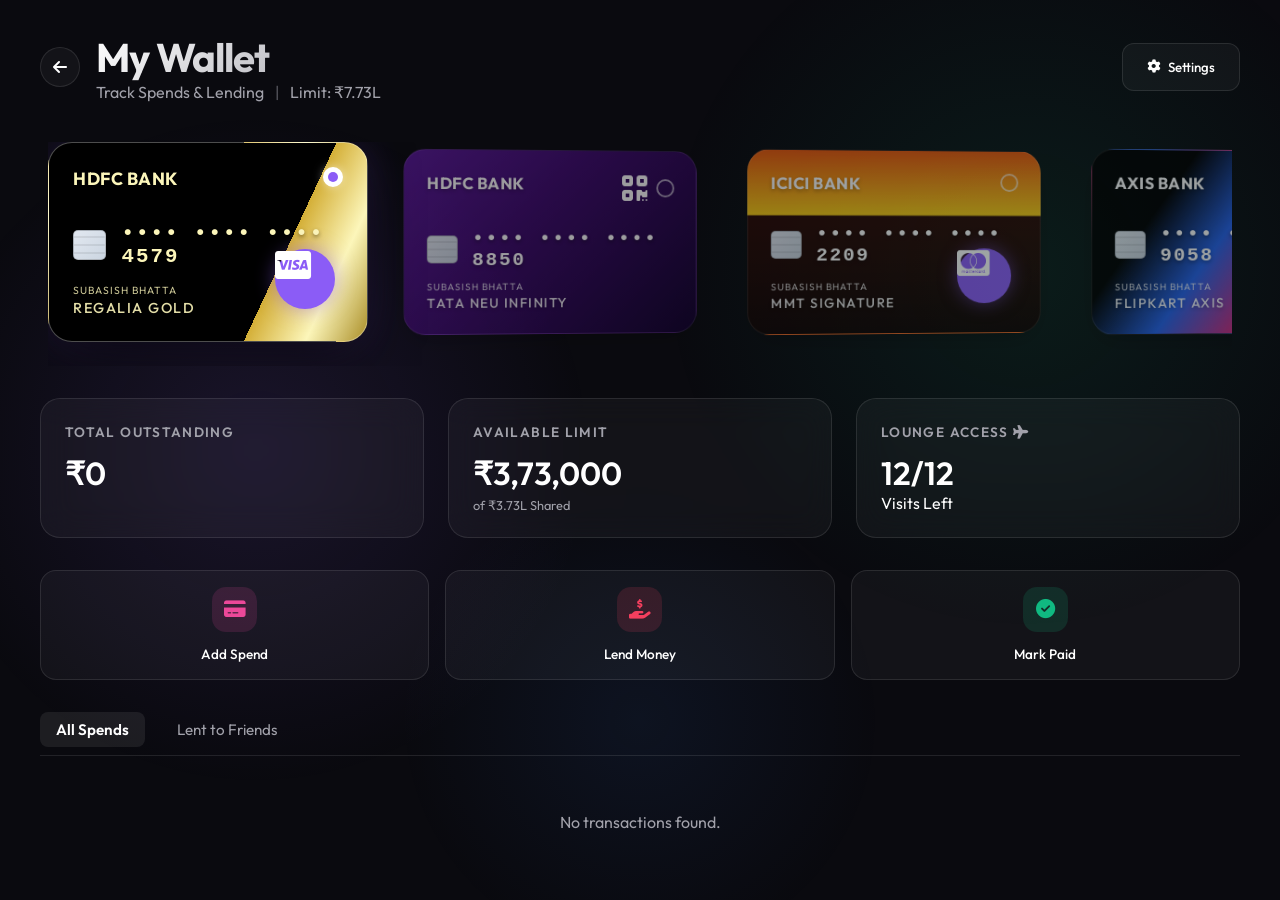
==== commit d6636978: "Implement GitHub-first storage with auto-sync - Replaced localStorage with GitHub API for primary da" ====
--- a/credit-cards.html
+++ b/credit-cards.html
@@ -21,6 +21,7 @@
                 </div>
             </div>
             <div class="header-controls">
+                <div id="sync-status" class="sync-status"></div>
                 <button class="btn-text" onclick="openSettings()"><i class="fas fa-cog"></i> Settings</button>
                 <button class="btn-text" id="add-card-btn" style="display: none;"><i class="fas fa-plus"></i> Add
                     Card</button>
--- a/style.css
+++ b/style.css
@@ -1,20 +1,59 @@
 @import url('https://fonts.googleapis.com/css2?family=Outfit:wght@300;400;500;600;700&display=swap');
 
 :root {
-    --bg-main: #0f0f12;
-    --bg-card: rgba(255, 255, 255, 0.05);
+    /* Background Colors */
+    --bg-main: #0a0a0f;
+    --bg-card: rgba(255, 255, 255, 0.04);
     --bg-card-hover: rgba(255, 255, 255, 0.08);
-    --glass-border: rgba(255, 255, 255, 0.08);
+
+    /* Glassmorphism */
+    --glass-border: rgba(255, 255, 255, 0.1);
+    --glass-blur: blur(16px);
+
+    /* Text Colors */
     --text-primary: #ffffff;
     --text-secondary: #a1a1aa;
+    --text-tertiary: #71717a;
+
+    /* Brand Colors */
     --primary: #8b5cf6;
-    --primary-glow: rgba(139, 92, 246, 0.4);
+    --primary-light: #a78bfa;
+    --primary-dark: #7c3aed;
+    --primary-glow: rgba(139, 92, 246, 0.5);
+
     --success: #10b981;
-    --success-glow: rgba(16, 185, 129, 0.4);
+    --success-light: #34d399;
+    --success-glow: rgba(16, 185, 129, 0.5);
+
     --danger: #f43f5e;
-    --danger-glow: rgba(244, 63, 94, 0.4);
+    --danger-light: #fb7185;
+    --danger-glow: rgba(244, 63, 94, 0.5);
+
+    --warning: #f59e0b;
+    --warning-glow: rgba(245, 158, 11, 0.5);
+
+    --info: #3b82f6;
+    --info-glow: rgba(59, 130, 246, 0.5);
+
+    /* Shadows */
+    --shadow-sm: 0 2px 8px rgba(0, 0, 0, 0.1);
+    --shadow-md: 0 4px 16px rgba(0, 0, 0, 0.2);
+    --shadow-lg: 0 8px 32px rgba(0, 0, 0, 0.3);
+    --shadow-xl: 0 16px 48px rgba(0, 0, 0, 0.4);
+
+    /* Typography */
     --font-main: 'Outfit', sans-serif;
+
+    /* Transitions */
     --transition: all 0.3s cubic-bezier(0.4, 0, 0.2, 1);
+    --transition-fast: all 0.15s cubic-bezier(0.4, 0, 0.2, 1);
+    --transition-slow: all 0.5s cubic-bezier(0.4, 0, 0.2, 1);
+
+    /* Border Radius */
+    --radius-sm: 12px;
+    --radius-md: 16px;
+    --radius-lg: 20px;
+    --radius-xl: 24px;
 }
 
 /* Scrollbar */
@@ -40,6 +79,10 @@
     padding: 0;
     box-sizing: border-box;
     font-family: var(--font-main);
+}
+
+html {
+    scroll-behavior: smooth;
 }
 
 body {
@@ -48,9 +91,37 @@
     min-height: 100vh;
     padding: 2rem;
     overflow-x: hidden;
+    position: relative;
+}
+
+/* Animated Gradient Background */
+body::before {
+    content: '';
+    position: fixed;
+    top: 0;
+    left: 0;
+    width: 100%;
+    height: 100%;
+    z-index: -1;
     background-image:
-        radial-gradient(circle at 15% 50%, rgba(139, 92, 246, 0.08), transparent 25%),
-        radial-gradient(circle at 85% 30%, rgba(16, 185, 129, 0.08), transparent 25%);
+        radial-gradient(circle at 20% 50%, rgba(139, 92, 246, 0.12), transparent 30%),
+        radial-gradient(circle at 80% 30%, rgba(16, 185, 129, 0.1), transparent 30%),
+        radial-gradient(circle at 50% 80%, rgba(59, 130, 246, 0.08), transparent 25%);
+    animation: gradientShift 15s ease infinite;
+}
+
+@keyframes gradientShift {
+
+    0%,
+    100% {
+        opacity: 1;
+        transform: scale(1);
+    }
+
+    50% {
+        opacity: 0.8;
+        transform: scale(1.1);
+    }
 }
 
 .container {
@@ -74,6 +145,19 @@
     background-clip: text;
     -webkit-text-fill-color: transparent;
     letter-spacing: -1px;
+    animation: fadeInUp 0.6s ease-out;
+}
+
+@keyframes fadeInUp {
+    from {
+        opacity: 0;
+        transform: translateY(20px);
+    }
+
+    to {
+        opacity: 1;
+        transform: translateY(0);
+    }
 }
 
 .subtitle {
@@ -81,6 +165,7 @@
     font-size: 1rem;
     font-weight: 400;
 }
+
 
 /* Dashboard Grid */
 .dashboard-grid {
@@ -93,19 +178,14 @@
 .stat-card {
     background: var(--bg-card);
     border: 1px solid var(--glass-border);
-    backdrop-filter: blur(12px);
-    border-radius: 20px;
+    backdrop-filter: var(--glass-blur);
+    -webkit-backdrop-filter: var(--glass-blur);
+    border-radius: var(--radius-lg);
     padding: 1.5rem;
     transition: var(--transition);
     position: relative;
     overflow: hidden;
-}
-
-.stat-card:hover {
-    transform: translateY(-5px);
-    background: var(--bg-card-hover);
-    box-shadow: 0 10px 30px -10px rgba(0, 0, 0, 0.5);
-    border-color: rgba(255, 255, 255, 0.15);
+    cursor: pointer;
 }
 
 .stat-card::before {
@@ -113,18 +193,31 @@
     position: absolute;
     top: 0;
     left: 0;
-    width: 100%;
-    height: 100%;
-    background: inherit;
-    z-index: -1;
+    right: 0;
+    height: 2px;
+    background: linear-gradient(90deg, var(--primary), var(--success));
+    opacity: 0;
+    transition: var(--transition);
+}
+
+.stat-card:hover {
+    background: var(--bg-card-hover);
+    border-color: rgba(255, 255, 255, 0.15);
+    transform: translateY(-4px);
+    box-shadow: var(--shadow-lg), 0 0 40px rgba(139, 92, 246, 0.15);
+}
+
+.stat-card:hover::before {
+    opacity: 1;
 }
 
 .stat-label {
     color: var(--text-secondary);
-    font-size: 0.9rem;
-    margin-bottom: 0.5rem;
+    font-size: 0.85rem;
     text-transform: uppercase;
-    letter-spacing: 1px;
+    letter-spacing: 0.1em;
+    font-weight: 600;
+    margin-bottom: 0.75rem;
 }
 
 .stat-value {
@@ -536,7 +629,9 @@
 .grocery-card {
     background: var(--bg-card);
     border: 1px solid var(--glass-border);
-    border-radius: 20px;
+    backdrop-filter: var(--glass-blur);
+    -webkit-backdrop-filter: var(--glass-blur);
+    border-radius: var(--radius-lg);
     padding: 1.5rem;
     transition: var(--transition);
     position: relative;
@@ -545,13 +640,54 @@
     display: flex;
     flex-direction: column;
     gap: 1rem;
+    animation: fadeInUp 0.5s ease-out backwards;
+}
+
+.grocery-card:nth-child(1) {
+    animation-delay: 0.05s;
+}
+
+.grocery-card:nth-child(2) {
+    animation-delay: 0.1s;
+}
+
+.grocery-card:nth-child(3) {
+    animation-delay: 0.15s;
+}
+
+.grocery-card:nth-child(4) {
+    animation-delay: 0.2s;
+}
+
+.grocery-card:nth-child(5) {
+    animation-delay: 0.25s;
+}
+
+.grocery-card:nth-child(6) {
+    animation-delay: 0.3s;
+}
+
+.grocery-card::before {
+    content: '';
+    position: absolute;
+    top: 0;
+    left: 0;
+    right: 0;
+    height: 3px;
+    background: linear-gradient(90deg, var(--success), var(--info));
+    opacity: 0;
+    transition: var(--transition);
 }
 
 .grocery-card:hover {
     background: var(--bg-card-hover);
-    transform: translateY(-5px);
-    border-color: rgba(255, 255, 255, 0.15);
-    box-shadow: 0 10px 30px -10px rgba(0, 0, 0, 0.5);
+    transform: translateY(-8px);
+    border-color: rgba(255, 255, 255, 0.2);
+    box-shadow: var(--shadow-lg), 0 0 30px rgba(16, 185, 129, 0.15);
+}
+
+.grocery-card:hover::before {
+    opacity: 1;
 }
 
 .grocery-header {
@@ -581,7 +717,7 @@
     color: var(--success);
     text-align: right;
     letter-spacing: -0.5px;
-    text-shadow: 0 0 20px rgba(16, 185, 129, 0.2);
+    text-shadow: 0 0 20px var(--success-glow);
 }
 
 .g-preview {
@@ -598,12 +734,13 @@
     border-radius: 50px;
     font-size: 0.8rem;
     color: var(--text-secondary);
-    transition: var(--transition);
+    transition: var(--transition-fast);
 }
 
 .grocery-card:hover .item-tag {
     background: rgba(255, 255, 255, 0.1);
     color: var(--text-primary);
+    transform: translateY(-2px);
 }
 
 .more-tag {
@@ -879,20 +1016,43 @@
 .btn-text {
     height: 48px;
     padding: 0 1.5rem;
-    border-radius: 12px;
-    background: rgba(255, 255, 255, 0.05);
+    border-radius: var(--radius-sm);
+    background: var(--bg-card);
     color: var(--text-primary);
     display: flex;
     align-items: center;
     gap: 0.5rem;
     font-weight: 500;
     transition: var(--transition);
-    border: 1px solid transparent;
+    border: 1px solid var(--glass-border);
+    cursor: pointer;
+    position: relative;
+    overflow: hidden;
+}
+
+.btn-text::before {
+    content: '';
+    position: absolute;
+    top: 50%;
+    left: 50%;
+    width: 0;
+    height: 0;
+    border-radius: 50%;
+    background: rgba(255, 255, 255, 0.1);
+    transform: translate(-50%, -50%);
+    transition: width 0.6s, height 0.6s;
+}
+
+.btn-text:hover::before {
+    width: 300px;
+    height: 300px;
 }
 
 .btn-text:hover {
-    background: rgba(255, 255, 255, 0.1);
+    background: var(--bg-card-hover);
+    border-color: rgba(255, 255, 255, 0.15);
     transform: translateY(-2px);
+    box-shadow: var(--shadow-md);
     text-decoration: none;
 }
 
@@ -940,6 +1100,46 @@
     display: flex;
     gap: 1rem;
     align-items: center;
+}
+
+/* Sync Status Indicator */
+.sync-status {
+    font-size: 0.85rem;
+    padding: 0.5rem 1rem;
+    border-radius: var(--radius-sm);
+    display: flex;
+    align-items: center;
+    gap: 0.5rem;
+    transition: var(--transition);
+    opacity: 0;
+}
+
+.sync-status.syncing {
+    opacity: 1;
+    background: rgba(59, 130, 246, 0.1);
+    color: var(--info);
+    border: 1px solid rgba(59, 130, 246, 0.2);
+}
+
+.sync-status.synced {
+    opacity: 1;
+    background: rgba(16, 185, 129, 0.1);
+    color: var(--success);
+    border: 1px solid rgba(16, 185, 129, 0.2);
+}
+
+.sync-status.failed {
+    opacity: 1;
+    background: rgba(244, 63, 94, 0.1);
+    color: var(--danger);
+    border: 1px solid rgba(244, 63, 94, 0.2);
+}
+
+.sync-status.offline {
+    opacity: 1;
+    background: rgba(245, 158, 11, 0.1);
+    color: var(--warning);
+    border: 1px solid rgba(245, 158, 11, 0.2);
 }
 
 /* Period Select Fix for Header */
@@ -1205,14 +1405,15 @@
         font-size: 1rem;
     }
 
-    /* Modal Mobile Fixes */
+    /* Modal Mobile Fixes - Maximize width */
     .grocery-modal {
-        width: 95%;
+        width: 100%;
+        max-width: 100%;
         height: auto;
-        max-height: 90vh;
-        border-radius: 16px;
-        /* Keep rounded but smaller */
-        padding: 1.25rem;
+        max-height: 98vh;
+        border-radius: 12px;
+        padding: 0.75rem;
+        margin: 0;
     }
 
     .form-row {
@@ -1234,11 +1435,30 @@
         gap: 1rem;
     }
 
-    /* Reduce table padding on mobile to fit all columns */
+    /* Detail Container - Maximize width */
+    .detail-container {
+        padding: 1rem 0.5rem;
+    }
+
+    /* Reduce table font size significantly on mobile */
+    .grocery-detail-table {
+        font-size: 0.65rem;
+    }
+
     .grocery-detail-table th,
     .grocery-detail-table td {
-        padding: 0.5rem;
-        font-size: 0.85rem;
+        padding: 0.4rem 0.2rem;
+        font-size: 0.65rem;
+    }
+
+    .grocery-detail-table th:first-child,
+    .grocery-detail-table td:first-child {
+        padding-left: 0.3rem;
+    }
+
+    .grocery-detail-table th:last-child,
+    .grocery-detail-table td:last-child {
+        padding-right: 0.3rem;
     }
 
     /* Detail View Mobile Stack */
@@ -1493,9 +1713,8 @@
 /* Detailed Credit Card UI */
 .credit-card {
     flex: 0 0 320px;
-    /* Fixed width for cards */
     height: 200px;
-    border-radius: 24px;
+    border-radius: var(--radius-xl);
     padding: 1.5rem;
     display: flex;
     flex-direction: column;
@@ -1503,20 +1722,36 @@
     scroll-snap-align: center;
     position: relative;
     box-shadow: 0 10px 30px -10px rgba(0, 0, 0, 0.5);
-    transition: all 0.3s cubic-bezier(0.34, 1.56, 0.64, 1);
+    transition: all 0.4s cubic-bezier(0.34, 1.56, 0.64, 1);
     border: 1px solid rgba(255, 255, 255, 0.1);
     background-size: cover;
     overflow: hidden;
     cursor: pointer;
-    opacity: 0.7;
-    transform: scale(0.95);
+    opacity: 0.6;
+    transform: scale(0.92) perspective(1000px) rotateY(5deg);
     color: #fff;
+}
+
+.credit-card::before {
+    content: '';
+    position: absolute;
+    top: 0;
+    left: 0;
+    right: 0;
+    bottom: 0;
+    background: linear-gradient(135deg, rgba(255, 255, 255, 0.1) 0%, transparent 50%);
+    opacity: 0;
+    transition: var(--transition);
+}
+
+.credit-card:hover::before {
+    opacity: 1;
 }
 
 .credit-card.active {
     opacity: 1;
-    transform: scale(1);
-    box-shadow: 0 20px 50px -12px rgba(0, 0, 0, 0.7);
+    transform: scale(1) perspective(1000px) rotateY(0deg);
+    box-shadow: 0 20px 60px -12px rgba(0, 0, 0, 0.8), 0 0 40px rgba(139, 92, 246, 0.2);
     border-color: rgba(255, 255, 255, 0.3);
     z-index: 2;
 }
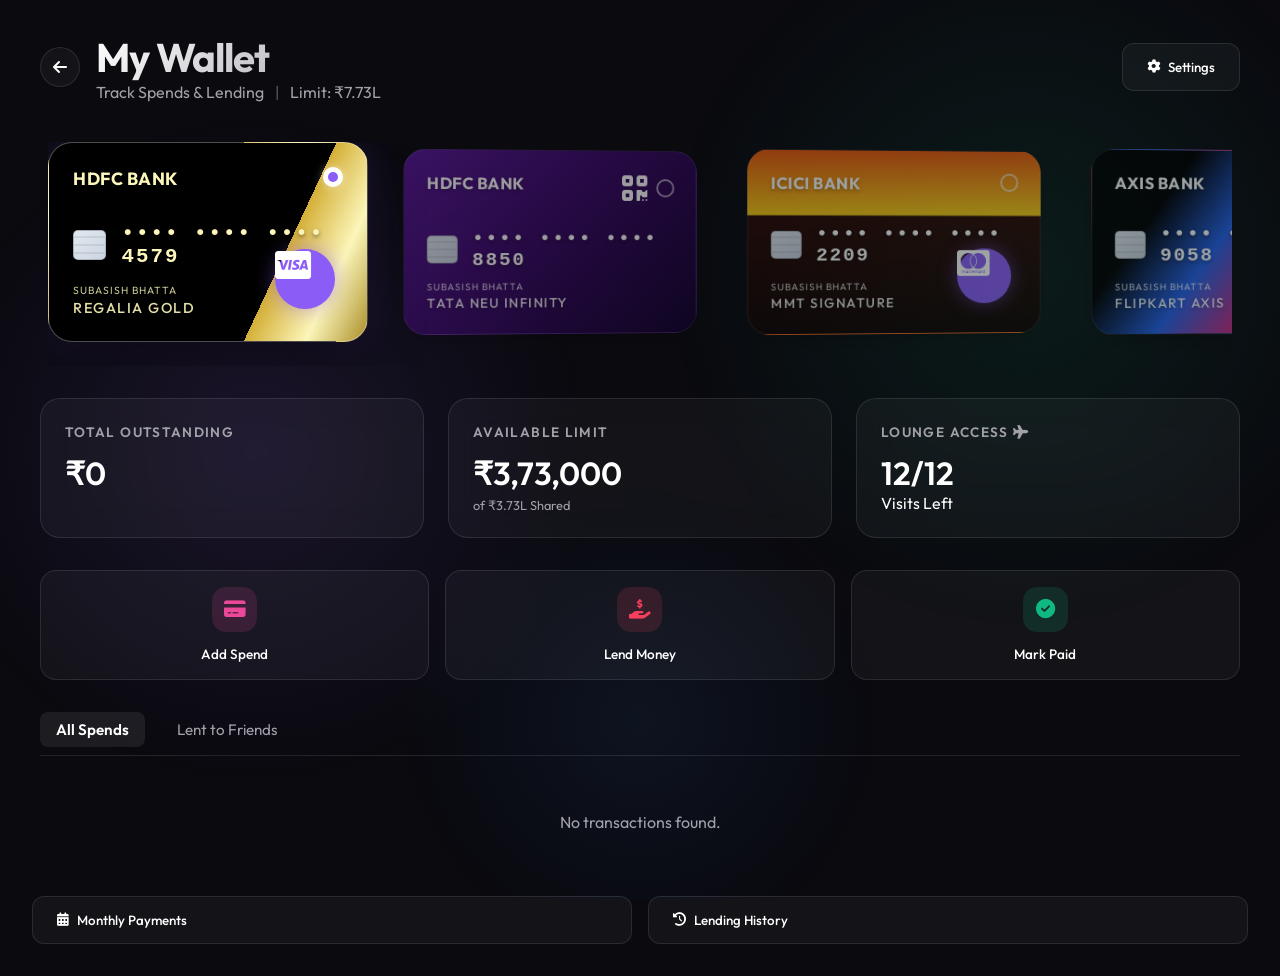
==== commit 270934fb: "Add monthly payment tracker and lending history Features: - Monthly payment tracker with card-wise b" ====
--- a/credit-cards.html
+++ b/credit-cards.html
@@ -72,6 +72,40 @@
                 </button>
             </div>
 
+            <!-- Consolidated Lending Overview -->
+            <div id="lending-overview"
+                style="display: none; margin-bottom: 2rem; background: var(--bg-card); border: 1px solid var(--glass-border); border-radius: var(--radius-lg); padding: 1.5rem;">
+                <h3
+                    style="font-size: 1.25rem; margin-bottom: 1.5rem; color: var(--text-primary); display: flex; align-items: center; gap: 0.5rem;">
+                    <i class="fas fa-users"></i> Lending Overview (All Cards)
+                </h3>
+
+                <!-- Summary Stats -->
+                <div class="dashboard-grid"
+                    style="grid-template-columns: repeat(auto-fit, minmax(140px, 1fr)); margin-bottom: 1.5rem;">
+                    <div class="stat-card"
+                        style="background: rgba(244, 63, 94, 0.1); border-color: rgba(244, 63, 94, 0.2);">
+                        <div class="stat-label">Total Lent</div>
+                        <div class="stat-value" id="overview-total-lent" style="color: var(--danger);">₹0</div>
+                    </div>
+                    <div class="stat-card"
+                        style="background: rgba(16, 185, 129, 0.1); border-color: rgba(16, 185, 129, 0.2);">
+                        <div class="stat-label">Total Repaid</div>
+                        <div class="stat-value" id="overview-total-repaid" style="color: var(--success);">₹0</div>
+                    </div>
+                    <div class="stat-card"
+                        style="background: rgba(245, 158, 11, 0.1); border-color: rgba(245, 158, 11, 0.2);">
+                        <div class="stat-label">Outstanding</div>
+                        <div class="stat-value" id="overview-outstanding" style="color: var(--warning);">₹0</div>
+                    </div>
+                </div>
+
+                <!-- Friends List -->
+                <div id="friends-breakdown" style="display: grid; gap: 1rem;">
+                    <!-- Friends injected via JS -->
+                </div>
+            </div>
+
             <!-- Filter Tabs -->
             <div class="tabs-container">
                 <div class="tab active" data-tab="all">All Spends</div>
@@ -89,6 +123,40 @@
             <i class="fas fa-wallet" style="font-size: 3rem; color: var(--glass-border); margin-bottom: 1rem;"></i>
             <p class="subtitle">No cards found. Initialize to load your cards.</p>
         </div>
+
+    </div>
+
+    <!-- Monthly Payment Tracker -->
+    <div class="section-card" id="monthly-tracker-section" style="display: none; margin-top: 2rem;">
+        <div class="detail-header">
+            <h2><i class="fas fa-calendar-check"></i> Monthly Payment Tracker</h2>
+            <button class="btn-text" onclick="toggleMonthlyTracker()">
+                <i class="fas fa-times"></i>
+            </button>
+        </div>
+        <div id="monthly-tracker-content"></div>
+    </div>
+
+    <!-- Complete Lending History -->
+    <div class="section-card" id="lending-history-section" style="display: none; margin-top: 2rem;">
+        <div class="detail-header">
+            <h2><i class="fas fa-history"></i> Complete Lending History</h2>
+            <button class="btn-text" onclick="toggleLendingHistory()">
+                <i class="fas fa-times"></i>
+            </button>
+        </div>
+        <div id="lending-history-content"></div>
+    </div>
+
+    <!-- Quick Action Buttons -->
+    <div style="display: flex; gap: 1rem; margin-top: 2rem; flex-wrap: wrap;">
+        <button class="btn-text" onclick="toggleMonthlyTracker()" style="flex: 1; min-width: 200px;">
+            <i class="fas fa-calendar-alt"></i> Monthly Payments
+        </button>
+        <button class="btn-text" onclick="toggleLendingHistory()" style="flex: 1; min-width: 200px;">
+            <i class="fas fa-history"></i> Lending History
+        </button>
+    </div>
 
     </div>
 
@@ -102,7 +170,7 @@
             <form id="cc-form">
                 <input type="hidden" id="cc-type" value="spend"> <!-- spend or lend -->
 
-                <div class="form-group">
+                <div class="form-group" id="desc-input-group">
                     <label>Description</label>
                     <input type="text" id="cc-desc" placeholder="e.g. Dinner, Flight" required>
                 </div>
@@ -123,6 +191,13 @@
                             <input type="date" id="cc-date" required>
                         </div>
                     </div>
+                </div>
+
+                <div class="form-group">
+                    <label>Payment Due Date</label>
+                    <input type="date" id="cc-due-date" required>
+                    <small style="color: var(--text-secondary); font-size: 0.85rem;">When you need to pay this amount
+                        back to the card</small>
                 </div>
 
                 <div class="form-group">
@@ -248,6 +323,7 @@
 
     <script src="credit_card_data.js"></script>
     <script src="credit-cards.js"></script>
+    <script src="payment-tracker.js"></script>
 </body>
 
 </html>
--- a/style.css
+++ b/style.css
@@ -1309,7 +1309,7 @@
 /* Mobile Responsiveness Improvements */
 @media (max-width: 768px) {
     .container {
-        padding: 1rem;
+        padding: 0;
         width: 100%;
     }
 
@@ -1317,28 +1317,43 @@
     .app-header {
         flex-direction: column;
         align-items: flex-start;
-        /* Align left */
-        gap: 1.5rem;
-        margin-bottom: 2rem;
+        gap: 1rem;
+        margin-bottom: 1.5rem;
     }
 
     .header-title-group {
-        display: flex;
-        align-items: center;
-        gap: 1rem;
+        width: 100%;
     }
 
     .app-header h1 {
-        font-size: 1.8rem;
-        /* Smaller on mobile */
+        font-size: 1.5rem;
+        line-height: 1.3;
+        margin-bottom: 0.25rem;
+    }
+
+    .subtitle {
+        font-size: 0.85rem;
+        line-height: 1.4;
+        word-wrap: break-word;
+        max-width: 100%;
     }
 
     .header-controls {
         width: 100%;
-        display: flex;
-        justify-content: space-between;
-        /* Spread controls */
-        gap: 1rem;
+        flex-wrap: wrap;
+        gap: 0.5rem;
+    }
+
+    .sync-status {
+        flex: 1 1 100%;
+        font-size: 0.75rem;
+        padding: 0.4rem 0.75rem;
+    }
+
+    .btn-text {
+        font-size: 0.9rem;
+        padding: 0 1rem;
+        height: 42px;
     }
 
     .period-dropdown {
@@ -1405,21 +1420,127 @@
         font-size: 1rem;
     }
 
-    /* Modal Mobile Fixes - Maximize width */
+    /* Modal Mobile Fixes - FULL SCREEN */
+    .modal-overlay {
+        padding: 0 !important;
+        align-items: flex-start !important;
+        justify-content: flex-start !important;
+    }
+
+    /* Override base .modal class */
+    .modal {
+        width: 100vw !important;
+        max-width: 100vw !important;
+        height: 100vh !important;
+        max-height: 100vh !important;
+        border-radius: 0 !important;
+        padding: 1rem !important;
+        margin: 0 !important;
+        border: none !important;
+        box-shadow: none !important;
+        transform: none !important;
+    }
+
     .grocery-modal {
-        width: 100%;
-        max-width: 100%;
-        height: auto;
-        max-height: 98vh;
-        border-radius: 12px;
-        padding: 0.75rem;
-        margin: 0;
+        width: 100vw !important;
+        max-width: 100vw !important;
+        height: 100vh !important;
+        max-height: 100vh !important;
+        border-radius: 0 !important;
+        padding: 0.75rem !important;
+        margin: 0 !important;
+        left: 0 !important;
+        top: 0 !important;
+        transform: none !important;
+        border: none !important;
+        box-shadow: none !important;
+    }
+
+    .modal-header {
+        padding: 1rem 0.75rem !important;
+    }
+
+    .detail-container {
+        width: 100% !important;
+        max-width: 100% !important;
+        overflow-x: auto;
+        padding: 0 !important;
+        margin: 0 !important;
+        border: none !important;
+        border-radius: 0 !important;
+        background: transparent !important;
+    }
+
+    .detail-controls {
+        padding: 1rem !important;
+        gap: 0.75rem !important;
+    }
+
+    .detail-controls .btn-icon {
+        min-width: 60px !important;
+        width: auto !important;
+        padding: 0 1rem !important;
+        border-radius: 8px !important;
+        white-space: nowrap !important;
+    }
+
+    .detail-controls .btn-text {
+        min-width: 80px !important;
+        width: auto !important;
+        padding: 0.6rem 1.2rem !important;
+        white-space: nowrap !important;
+        font-size: 0.95rem !important;
     }
 
     .form-row {
         flex-direction: column;
         gap: 1rem;
         margin-bottom: 1rem;
+    }
+
+    .form-group {
+        width: 100% !important;
+        max-width: 100% !important;
+    }
+
+    .form-group label {
+        width: 100% !important;
+        text-align: left !important;
+        margin-bottom: 0.5rem !important;
+    }
+
+    .form-group select,
+    .form-group input {
+        width: 100% !important;
+        max-width: 100% !important;
+    }
+
+    /* Grocery Table Mobile */
+    .grocery-items-container {
+        width: 100% !important;
+        max-width: 100% !important;
+        overflow-x: auto !important;
+        margin: 1rem 0 !important;
+    }
+
+    .grocery-table {
+        width: 100% !important;
+        min-width: 100% !important;
+        font-size: 0.85rem !important;
+    }
+
+    .grocery-table th,
+    .grocery-table td {
+        padding: 0.5rem 0.3rem !important;
+        font-size: 0.8rem !important;
+    }
+
+    .grocery-table th:first-child,
+    .grocery-table td:first-child {
+        min-width: 140px !important;
+        max-width: 200px !important;
+        word-wrap: break-word !important;
+        white-space: normal !important;
     }
 
     .btn-text,
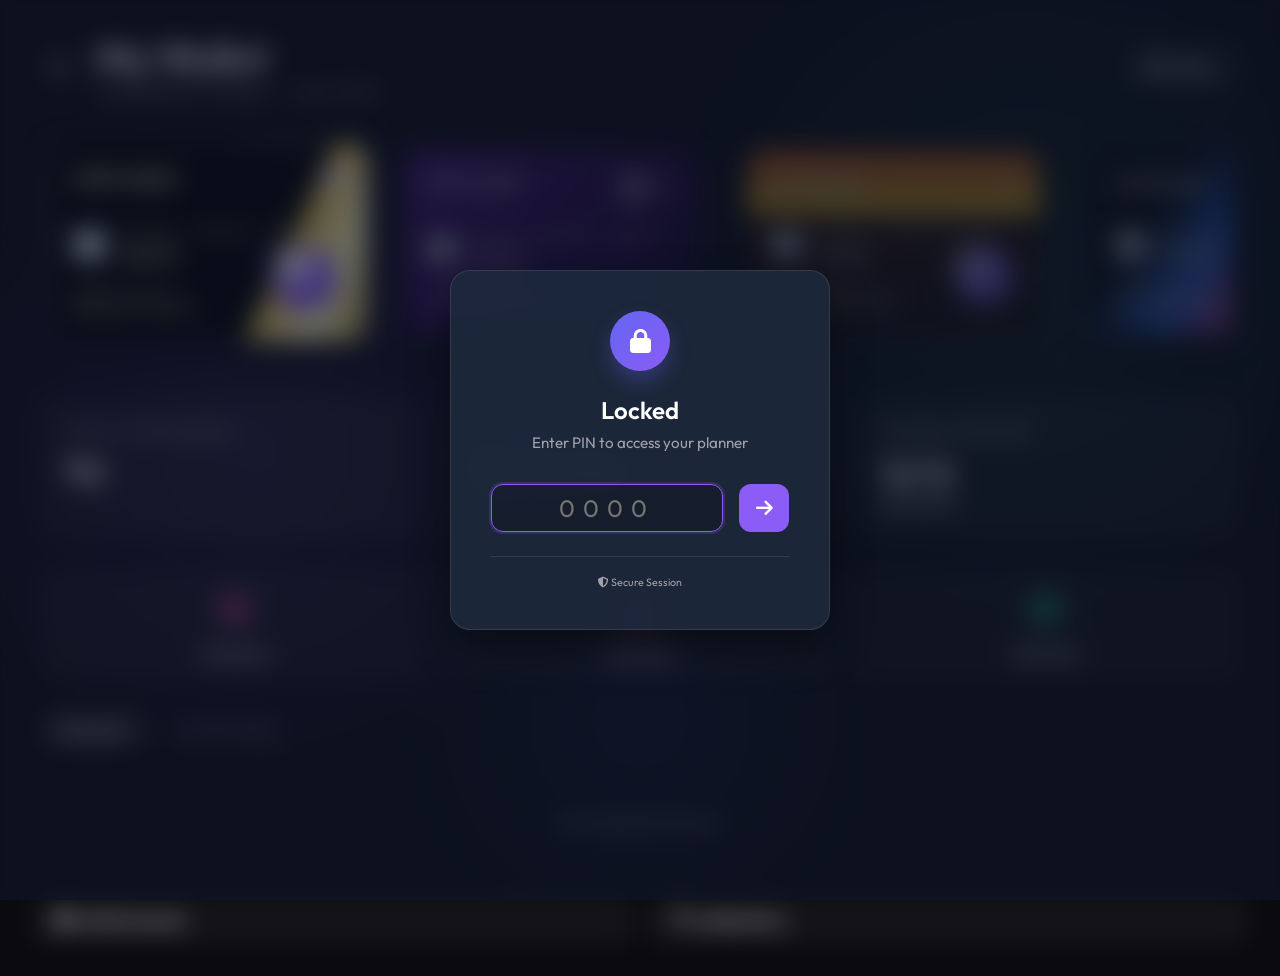
==== commit df38746c: "Integrate privacy lock and fix styling - Enabled privacy lock on all pages (index, credit-cards, gro" ====
--- a/credit-cards.html
+++ b/credit-cards.html
@@ -7,6 +7,7 @@
     <title>Credit Cards - Budget Planner</title>
     <link rel="stylesheet" href="style.css">
     <link rel="stylesheet" href="https://cdnjs.cloudflare.com/ajax/libs/font-awesome/6.4.0/css/all.min.css">
+    <script src="auth.js"></script>
 </head>
 
 <body>
--- a/style.css
+++ b/style.css
@@ -121,6 +121,179 @@
     50% {
         opacity: 0.8;
         transform: scale(1.1);
+    }
+}
+
+@keyframes gradientBG {
+    0% {
+        background-position: 0% 50%;
+    }
+
+    50% {
+        background-position: 100% 50%;
+    }
+
+    100% {
+        background-position: 0% 50%;
+    }
+}
+
+/* =========================================
+   Privacy Lock System
+   ========================================= */
+
+/* Content Blur Effect */
+.blurred-content {
+    filter: blur(12px);
+    pointer-events: none;
+    user-select: none;
+    transition: filter 0.5s ease;
+}
+
+/* Auth Overlay */
+#auth-overlay {
+    position: fixed;
+    top: 0;
+    left: 0;
+    width: 100%;
+    height: 100%;
+    z-index: 9999;
+    background: rgba(15, 23, 42, 0.6);
+    backdrop-filter: blur(5px);
+    display: flex;
+    justify-content: center;
+    align-items: center;
+    animation: fadeIn 0.3s ease-out;
+}
+
+.auth-card {
+    background: rgba(30, 41, 59, 0.95);
+    border: 1px solid rgba(255, 255, 255, 0.1);
+    padding: 2.5rem;
+    border-radius: 20px;
+    width: 90%;
+    max-width: 380px;
+    text-align: center;
+    box-shadow: 0 20px 40px rgba(0, 0, 0, 0.4);
+}
+
+.auth-icon {
+    width: 60px;
+    height: 60px;
+    background: linear-gradient(135deg, #6366f1, #8b5cf6);
+    border-radius: 50%;
+    display: flex;
+    align-items: center;
+    justify-content: center;
+    font-size: 1.5rem;
+    color: white;
+    margin: 0 auto 1.5rem auto;
+    box-shadow: 0 10px 20px rgba(99, 102, 241, 0.3);
+}
+
+.auth-card h2 {
+    margin: 0 0 0.5rem 0;
+    font-size: 1.5rem;
+}
+
+.auth-card p {
+    color: var(--text-secondary);
+    margin-bottom: 2rem;
+    font-size: 0.95rem;
+}
+
+/* PIN Input */
+.pin-input-container {
+    display: flex;
+    gap: 1rem;
+    margin-bottom: 1.5rem;
+}
+
+#auth-pin {
+    flex: 1;
+    background: rgba(0, 0, 0, 0.2);
+    border: 1px solid rgba(255, 255, 255, 0.1);
+    color: white;
+    font-size: 1.5rem;
+    text-align: center;
+    letter-spacing: 0.5rem;
+    padding: 0.75rem;
+    border-radius: 12px;
+    outline: none;
+    transition: all 0.3s ease;
+}
+
+#auth-pin:focus {
+    border-color: #8b5cf6;
+    box-shadow: 0 0 0 2px rgba(139, 92, 246, 0.2);
+}
+
+#auth-submit {
+    background: var(--primary);
+    color: white;
+    border: none;
+    width: 50px;
+    border-radius: 12px;
+    cursor: pointer;
+    font-size: 1.2rem;
+    transition: transform 0.2s ease;
+}
+
+#auth-submit:active {
+    transform: scale(0.95);
+}
+
+.auth-error {
+    color: #ef4444;
+    font-size: 0.9rem;
+    margin-bottom: 1rem;
+    display: none;
+    animation: fadeIn 0.2s ease;
+}
+
+.auth-footer {
+    border-top: 1px solid rgba(255, 255, 255, 0.1);
+    padding-top: 1rem;
+    color: var(--text-secondary);
+    font-size: 0.8rem;
+}
+
+/* Animations */
+@keyframes fadeIn {
+    from {
+        opacity: 0;
+    }
+
+    to {
+        opacity: 1;
+    }
+}
+
+.shake {
+    animation: shake 0.4s cubic-bezier(.36, .07, .19, .97) both;
+}
+
+@keyframes shake {
+
+    10%,
+    90% {
+        transform: translate3d(-1px, 0, 0);
+    }
+
+    20%,
+    80% {
+        transform: translate3d(2px, 0, 0);
+    }
+
+    30%,
+    50%,
+    70% {
+        transform: translate3d(-4px, 0, 0);
+    }
+
+    40%,
+    60% {
+        transform: translate3d(4px, 0, 0);
     }
 }
 
@@ -1687,6 +1860,7 @@
     margin-bottom: 0.5rem;
     background: linear-gradient(135deg, #fff 0%, #a1a1aa 100%);
     -webkit-background-clip: text;
+    background-clip: text;
     -webkit-text-fill-color: transparent;
 }
 
